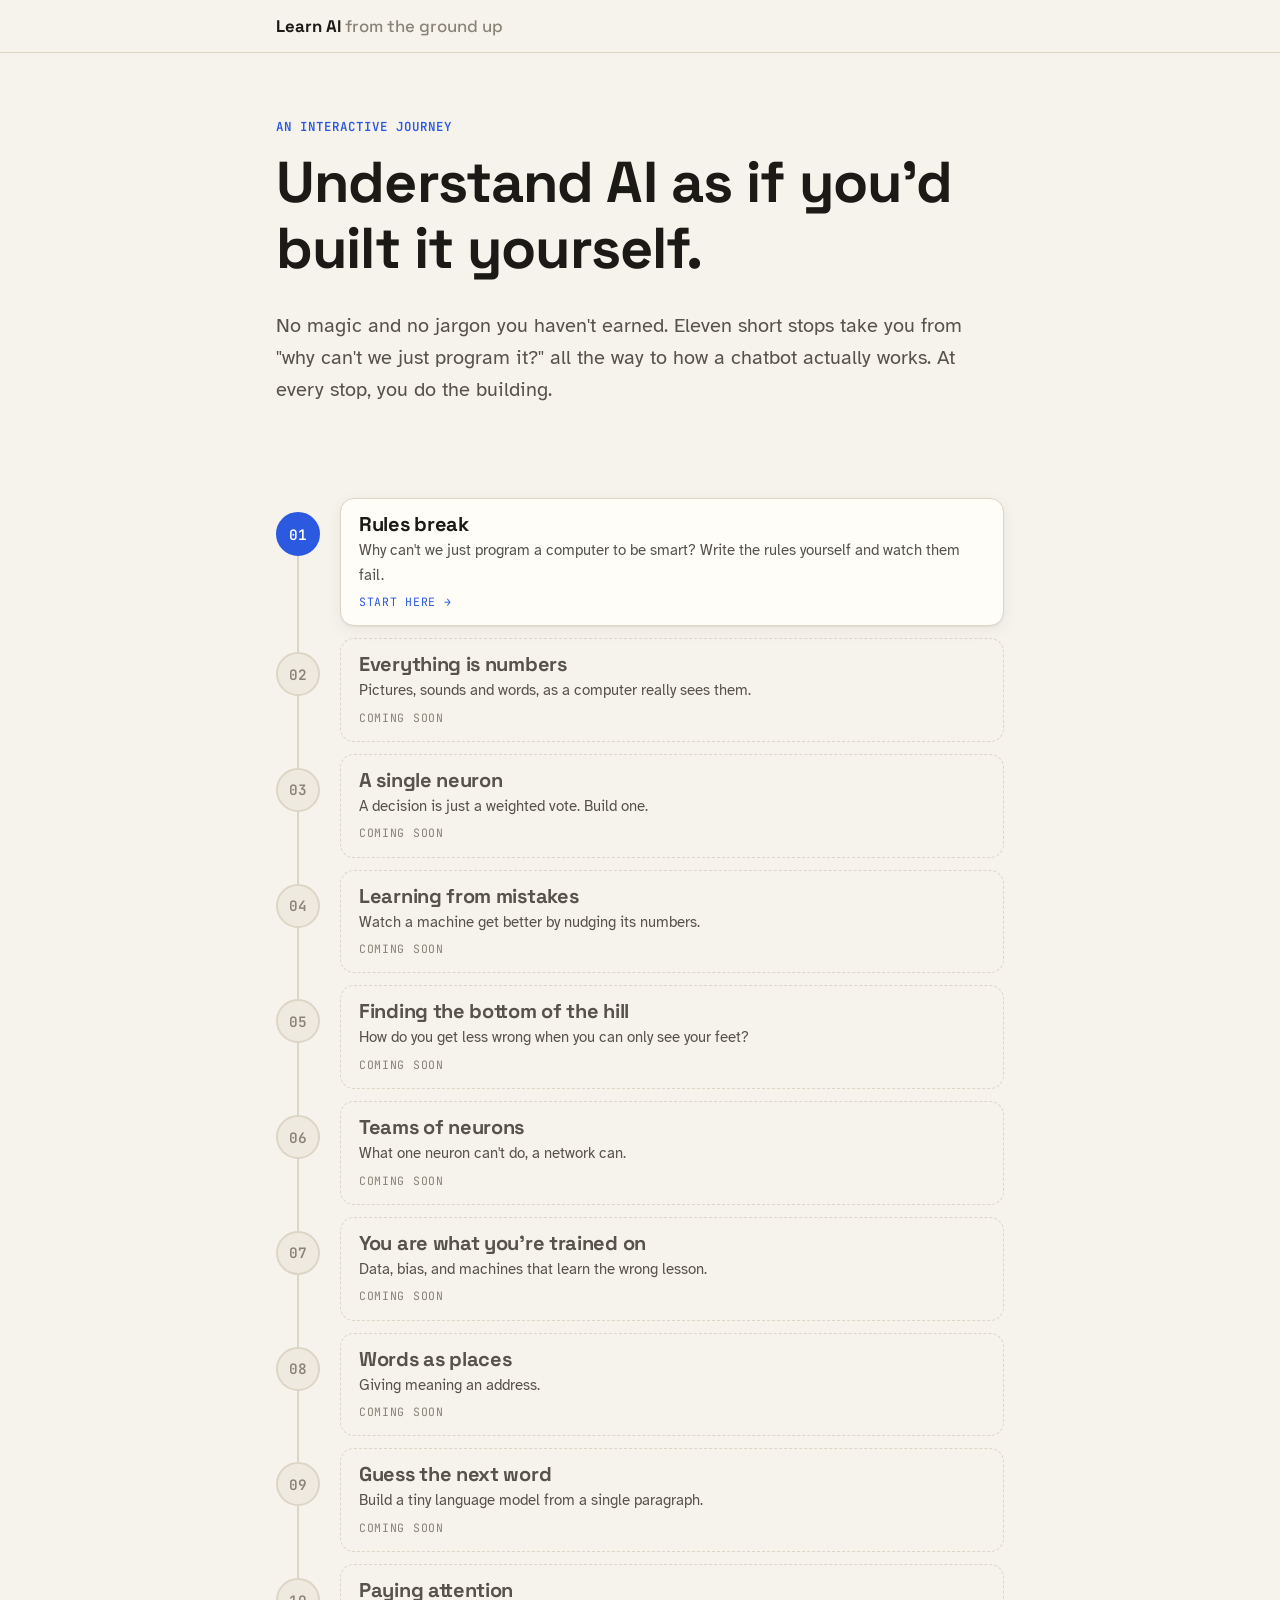
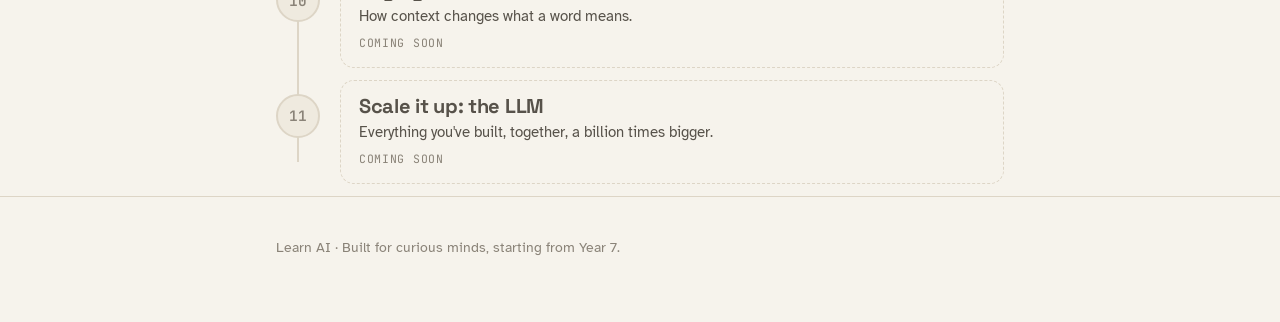
==== index.html @ be9ae443 "Add journey home page and Stop 1: Rules break Interactive first stop: sort scam messages by instinct" ====
<!doctype html>
<html lang="en">
<head>
<meta charset="utf-8">
<meta name="viewport" content="width=device-width, initial-scale=1">
<title>Learn AI · From the Ground Up</title>
<meta name="description" content="Understand AI as if you built it yourself. Eleven interactive stops, from why rules break to how a chatbot really works.">
<link rel="preconnect" href="https://fonts.googleapis.com">
<link rel="preconnect" href="https://fonts.gstatic.com" crossorigin>
<link href="https://fonts.googleapis.com/css2?family=Atkinson+Hyperlegible:ital,wght@0,400;0,700;1,400&family=JetBrains+Mono:wght@400;600&family=Space+Grotesk:wght@500;700&display=swap" rel="stylesheet">
<link rel="stylesheet" href="assets/css/base.css">
<style>
  .journey { list-style: none; padding: 0; margin: 32px 0 0; position: relative; }
  .journey::before {
    content: ""; position: absolute; left: 21px; top: 22px; bottom: 22px;
    width: 2px; background: var(--line);
  }
  .journey li { position: relative; padding-left: 64px; margin-bottom: 12px; }
  .journey .dot {
    position: absolute; left: 0; top: 14px; width: 44px; height: 44px; border-radius: 50%;
    display: grid; place-items: center; background: var(--surface-2); border: 2px solid var(--line);
    font-family: var(--font-mono); font-weight: 600; font-size: .9rem; color: var(--ink-3);
  }
  .journey .open .dot { background: var(--accent); border-color: var(--accent); color: var(--accent-ink); }
  .journey .done .dot { background: var(--good); border-color: var(--good); color: var(--surface); }
  .stop-card {
    display: block; padding: 14px 18px; border-radius: var(--radius);
    border: 1px solid var(--line); background: var(--surface); color: var(--ink); text-decoration: none;
  }
  a.stop-card { box-shadow: var(--shadow); transition: transform .15s ease, border-color .15s ease; }
  a.stop-card:hover { transform: translateY(-2px); border-color: var(--accent); }
  .stop-card h3 { margin: 0 0 2px; font-weight: 700; }
  .stop-card p { margin: 0; color: var(--ink-2); font-size: .95rem; }
  .stop-card .status { font-family: var(--font-mono); font-size: .72rem; text-transform: uppercase; letter-spacing: .06em; color: var(--ink-3); margin-top: 6px; }
  .open .stop-card .status { color: var(--accent); }
  .done .stop-card .status { color: var(--good); }
  .soon .stop-card { background: transparent; border-style: dashed; }
  .soon .stop-card h3 { color: var(--ink-2); }
</style>
</head>
<body>

<header class="site-bar">
  <div class="wrap bar-inner">
    <a href="index.html" class="brand">Learn AI <span>from the ground up</span></a>
  </div>
</header>

<main>
  <div class="hero wrap">
    <p class="eyebrow">An interactive journey</p>
    <h1>Understand AI as if you'd built it yourself.</h1>
    <p class="lede">No magic and no jargon you haven't earned. Eleven short stops take you from "why can't we just program it?" all the way to how a chatbot actually works. At every stop, you do the building.</p>
  </div>

  <div class="wrap">
    <ol class="journey" id="journey"></ol>
  </div>
</main>

<footer class="site-foot">
  <div class="wrap">Learn AI · Built for curious minds, starting from Year 7.</div>
</footer>

<script src="assets/js/site.js"></script>
<script>
  const STOPS = [
    { id: "01-rules-break", title: "Rules break", blurb: "Why can't we just program a computer to be smart? Write the rules yourself and watch them fail." },
    { title: "Everything is numbers", blurb: "Pictures, sounds and words, as a computer really sees them." },
    { title: "A single neuron", blurb: "A decision is just a weighted vote. Build one." },
    { title: "Learning from mistakes", blurb: "Watch a machine get better by nudging its numbers." },
    { title: "Finding the bottom of the hill", blurb: "How do you get less wrong when you can only see your feet?" },
    { title: "Teams of neurons", blurb: "What one neuron can't do, a network can." },
    { title: "You are what you're trained on", blurb: "Data, bias, and machines that learn the wrong lesson." },
    { title: "Words as places", blurb: "Giving meaning an address." },
    { title: "Guess the next word", blurb: "Build a tiny language model from a single paragraph." },
    { title: "Paying attention", blurb: "How context changes what a word means." },
    { title: "Scale it up: the LLM", blurb: "Everything you've built, together, a billion times bigger." },
  ];
  document.getElementById("journey").innerHTML = STOPS.map((s, i) => {
    const n = String(i + 1).padStart(2, "0");
    if (!s.id) {
      return `<li class="soon"><span class="dot">${n}</span><div class="stop-card"><h3>${s.title}</h3><p>${s.blurb}</p><div class="status">Coming soon</div></div></li>`;
    }
    const done = LearnAI.isComplete(s.id);
    return `<li class="${done ? "done" : "open"}"><span class="dot">${done ? "✓" : n}</span>
      <a class="stop-card" href="stops/${s.id}/index.html"><h3>${s.title}</h3><p>${s.blurb}</p>
      <div class="status">${done ? "Completed · revisit" : "Start here →"}</div></a></li>`;
  }).join("");
</script>
</body>
</html>
---- assets/css/base.css ----
/* Learn AI — shared design system
   Every stop uses these tokens so the visual language stays consistent
   across the journey (a neuron on stop 3 looks the same inside stop 6). */

:root {
  --paper: #f6f3ec;
  --surface: #fffdf8;
  --surface-2: #efeadf;
  --ink: #1c1a17;
  --ink-2: #57524a;
  --ink-3: #8a8378;
  --line: #ddd5c6;
  --accent: #2b59e0;
  --accent-ink: #ffffff;
  --accent-soft: #e3eafc;
  --good: #1d7f63;
  --good-soft: #dcefe7;
  --bad: #c9412b;
  --bad-soft: #f8e1dc;
  --warn: #a86f08;
  --warn-soft: #f6ead0;
  --shadow: 0 1px 2px rgba(40, 30, 10, .06), 0 4px 16px rgba(40, 30, 10, .06);
  --radius: 14px;
  --font-body: "Atkinson Hyperlegible", system-ui, -apple-system, "Segoe UI", sans-serif;
  --font-head: "Space Grotesk", system-ui, sans-serif;
  --font-mono: "JetBrains Mono", ui-monospace, Consolas, monospace;
  color-scheme: light;
}

@media (prefers-color-scheme: dark) {
  :root:not([data-theme="light"]) {
    --paper: #14130f;
    --surface: #1d1c17;
    --surface-2: #26241e;
    --ink: #f1ede4;
    --ink-2: #bdb6a8;
    --ink-3: #857e71;
    --line: #34312a;
    --accent: #7c9cff;
    --accent-ink: #0f1320;
    --accent-soft: #1f2a4a;
    --good: #4cc39c;
    --good-soft: #15342a;
    --bad: #f07a63;
    --bad-soft: #3c1f19;
    --warn: #e6b04a;
    --warn-soft: #3a2d12;
    --shadow: 0 1px 2px rgba(0, 0, 0, .3), 0 4px 16px rgba(0, 0, 0, .25);
    color-scheme: dark;
  }
}
:root[data-theme="dark"] {
  --paper: #14130f;
  --surface: #1d1c17;
  --surface-2: #26241e;
  --ink: #f1ede4;
  --ink-2: #bdb6a8;
  --ink-3: #857e71;
  --line: #34312a;
  --accent: #7c9cff;
  --accent-ink: #0f1320;
  --accent-soft: #1f2a4a;
  --good: #4cc39c;
  --good-soft: #15342a;
  --bad: #f07a63;
  --bad-soft: #3c1f19;
  --warn: #e6b04a;
  --warn-soft: #3a2d12;
  --shadow: 0 1px 2px rgba(0, 0, 0, .3), 0 4px 16px rgba(0, 0, 0, .25);
  color-scheme: dark;
}

*, *::before, *::after { box-sizing: border-box; }
html { -webkit-text-size-adjust: 100%; scroll-behavior: smooth; scroll-padding-top: 64px; }
@media (prefers-reduced-motion: reduce) {
  html { scroll-behavior: auto; }
  *, *::before, *::after { animation-duration: .01ms !important; transition-duration: .01ms !important; }
}

body {
  margin: 0;
  background: var(--paper);
  color: var(--ink);
  font: 18px/1.6 var(--font-body);
  overflow-x: hidden;
}

h1, h2, h3 { font-family: var(--font-head); line-height: 1.15; letter-spacing: -.015em; margin: 0 0 .5em; }
h1 { font-size: clamp(2.2rem, 7vw, 3.6rem); font-weight: 700; }
h2 { font-size: clamp(1.6rem, 4.5vw, 2.2rem); font-weight: 700; }
h3 { font-size: 1.25rem; font-weight: 500; }
p { margin: 0 0 1em; }
a { color: var(--accent); }
strong { font-weight: 700; }
code, .mono { font-family: var(--font-mono); font-size: .9em; }

.wrap { max-width: 760px; margin: 0 auto; padding: 0 16px; }

/* ---------- top bar ---------- */
.site-bar {
  position: sticky; top: 0; z-index: 20;
  background: color-mix(in srgb, var(--paper) 88%, transparent);
  backdrop-filter: blur(8px);
  -webkit-backdrop-filter: blur(8px);
  border-bottom: 1px solid var(--line);
}
.bar-inner { display: flex; align-items: center; justify-content: space-between; gap: 12px; height: 52px; }
.brand { font-family: var(--font-head); font-weight: 700; color: var(--ink); text-decoration: none; font-size: 1.05rem; white-space: nowrap; }
.brand span { font-weight: 500; color: var(--ink-3); }
@media (max-width: 480px) { .brand span { display: none; } }
.stop-count { font-family: var(--font-mono); font-size: .8rem; color: var(--ink-2); }
.progress { height: 3px; }
.progress-fill { height: 100%; width: 0; background: var(--accent); transition: width .6s ease; }

/* ---------- hero ---------- */
.hero { padding-top: 64px; padding-bottom: 40px; }
.hero .lede { font-size: 1.25rem; color: var(--ink-2); max-width: 36em; }
.meta { display: flex; flex-wrap: wrap; gap: 8px 16px; font-family: var(--font-mono); font-size: .8rem; color: var(--ink-3); margin-top: 20px; }

.eyebrow {
  font-family: var(--font-mono); font-size: .78rem; font-weight: 600;
  letter-spacing: .08em; text-transform: uppercase; color: var(--accent);
  margin: 0 0 12px;
}

/* ---------- sections ---------- */
.section { padding: 56px 0; border-top: 1px solid var(--line); }
.section[hidden] { display: none; }
.section.reveal { animation: rise .6s ease both; }
@keyframes rise { from { opacity: 0; transform: translateY(16px); } to { opacity: 1; transform: none; } }

.card {
  background: var(--surface);
  border: 1px solid var(--line);
  border-radius: var(--radius);
  padding: 20px;
  box-shadow: var(--shadow);
}

.callout {
  border-left: 4px solid var(--accent);
  background: var(--accent-soft);
  padding: 14px 18px;
  border-radius: 0 10px 10px 0;
  margin: 20px 0;
}
.callout p:last-child { margin: 0; }

/* ---------- buttons ---------- */
.btn {
  appearance: none;
  font: 700 1rem/1.2 var(--font-body);
  padding: 11px 18px;
  border-radius: 10px;
  border: 1px solid var(--line);
  background: var(--surface);
  color: var(--ink);
  cursor: pointer;
  transition: transform .12s ease, background .15s ease, border-color .15s ease;
  min-height: 44px;
}
.btn:hover { border-color: var(--ink-3); }
.btn:active { transform: translateY(1px); }
.btn:focus-visible, button:focus-visible, input:focus-visible, select:focus-visible, summary:focus-visible, a:focus-visible {
  outline: 3px solid var(--accent); outline-offset: 2px;
}
.btn.primary { background: var(--accent); border-color: var(--accent); color: var(--accent-ink); }
.btn.primary:hover { filter: brightness(1.07); }
.btn[disabled] { opacity: .45; cursor: not-allowed; }
.btn.continue { margin-top: 28px; }
.btn.continue::after { content: " \2193"; }

/* ---------- "go deeper" drawers ---------- */
details.deeper {
  margin: 24px 0;
  border: 1px dashed var(--ink-3);
  border-radius: var(--radius);
  background: var(--surface);
}
details.deeper summary {
  cursor: pointer;
  padding: 14px 18px;
  font-family: var(--font-head);
  font-weight: 500;
  list-style: none;
  display: flex; align-items: center; gap: 10px;
}
details.deeper summary::-webkit-details-marker { display: none; }
details.deeper summary::before {
  content: "+"; font-family: var(--font-mono); font-weight: 600;
  width: 24px; height: 24px; display: inline-grid; place-items: center;
  border-radius: 6px; background: var(--surface-2); color: var(--accent);
  flex: none;
}
details.deeper[open] summary::before { content: "\2212"; }
details.deeper .tag-deeper { font-family: var(--font-mono); font-size: .7rem; color: var(--ink-3); margin-left: auto; text-transform: uppercase; letter-spacing: .06em; white-space: nowrap; }
details.deeper .deeper-body { padding: 0 18px 16px 52px; color: var(--ink-2); }
@media (max-width: 520px) { details.deeper .deeper-body { padding-left: 18px; } }

/* ---------- summary + next ---------- */
.takeaways { list-style: none; padding: 0; margin: 0; display: grid; gap: 14px; counter-reset: take; }
.takeaways li { display: grid; grid-template-columns: 32px 1fr; gap: 12px; align-items: start; }
.takeaways li::before {
  counter-increment: take; content: counter(take);
  width: 32px; height: 32px; border-radius: 50%;
  display: grid; place-items: center;
  background: var(--ink); color: var(--paper);
  font-family: var(--font-mono); font-weight: 600; font-size: .85rem;
}

.next-stop {
  display: flex; align-items: center; justify-content: space-between; gap: 16px;
  margin-top: 32px; padding: 20px; border-radius: var(--radius);
  background: var(--ink); color: var(--paper); text-decoration: none;
}
.next-stop small { display: block; font-family: var(--font-mono); font-size: .75rem; opacity: .7; text-transform: uppercase; letter-spacing: .08em; }
.next-stop strong { font-family: var(--font-head); font-size: 1.3rem; }
.next-stop .soon { font-family: var(--font-mono); font-size: .75rem; opacity: .7; white-space: nowrap; }

.site-foot { padding: 40px 0 64px; color: var(--ink-3); font-size: .85rem; border-top: 1px solid var(--line); }

.sr-only { position: absolute; width: 1px; height: 1px; padding: 0; margin: -1px; overflow: hidden; clip: rect(0 0 0 0); border: 0; }
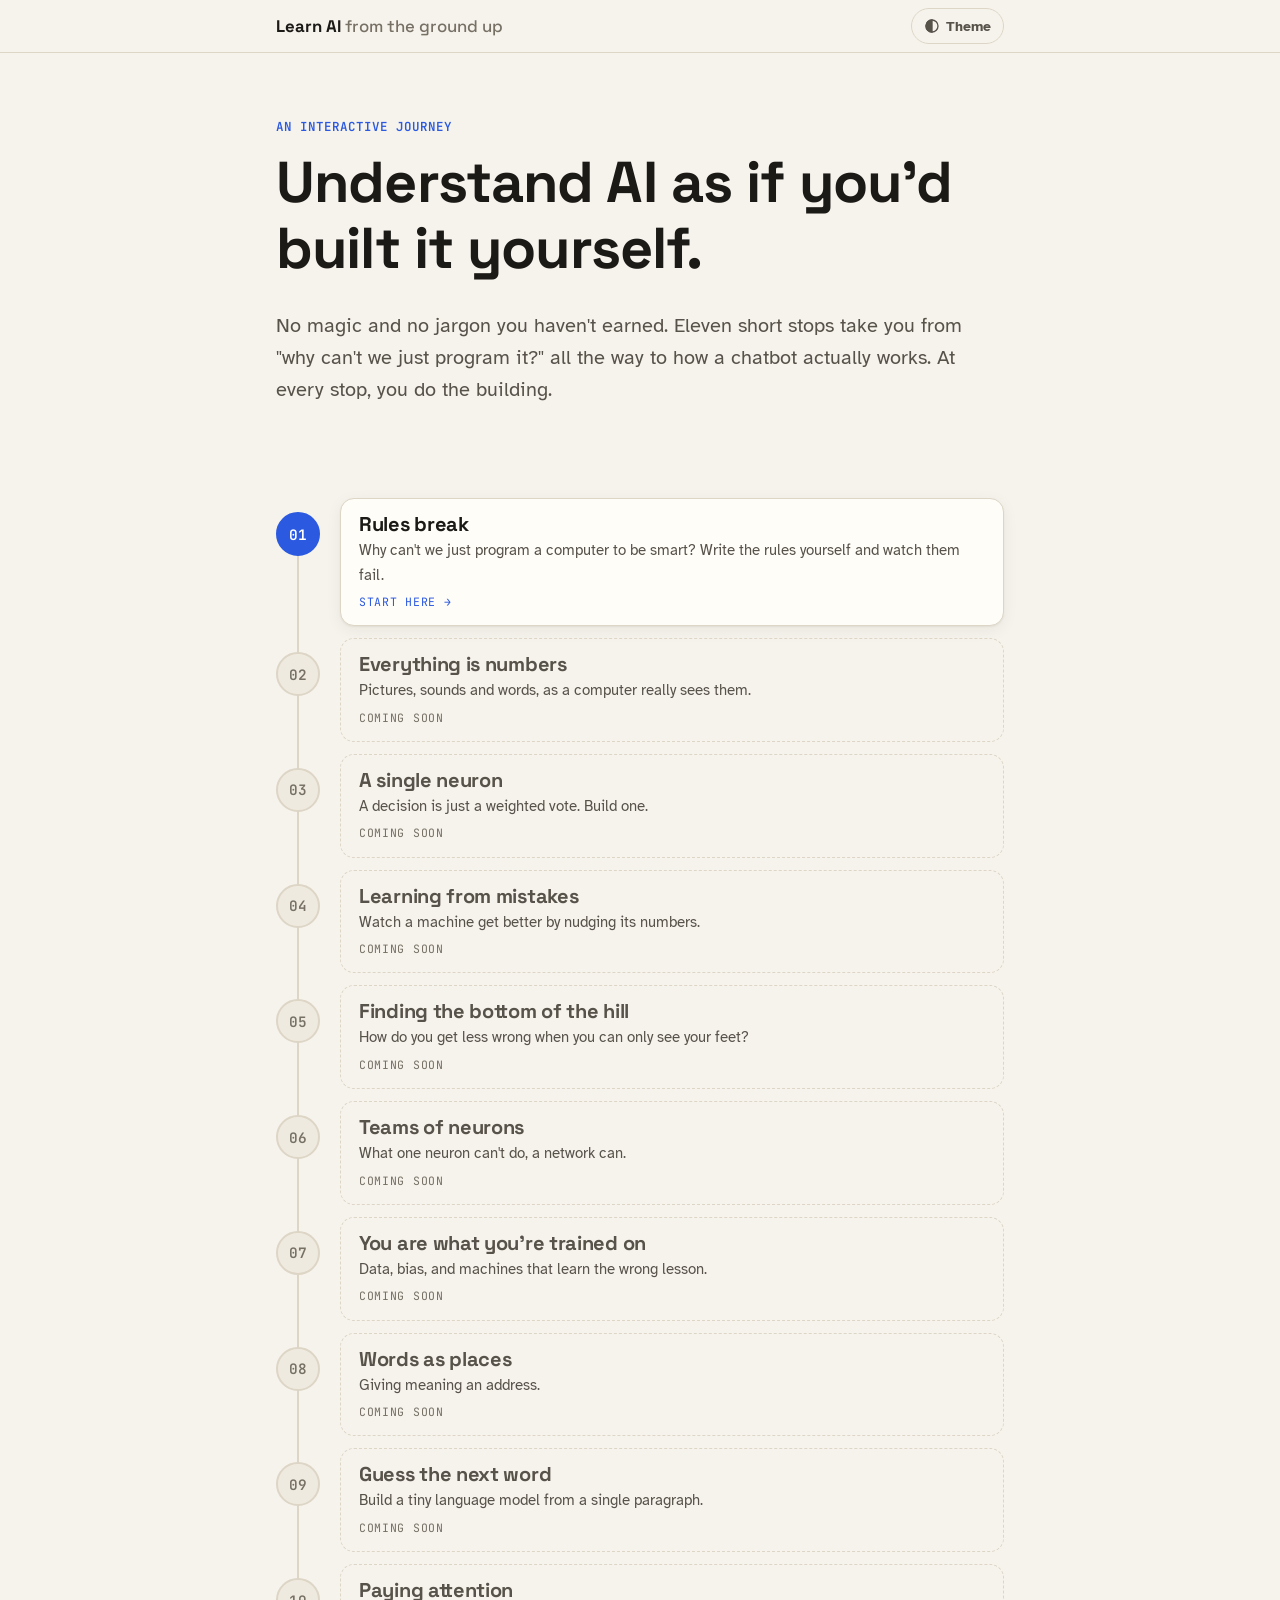
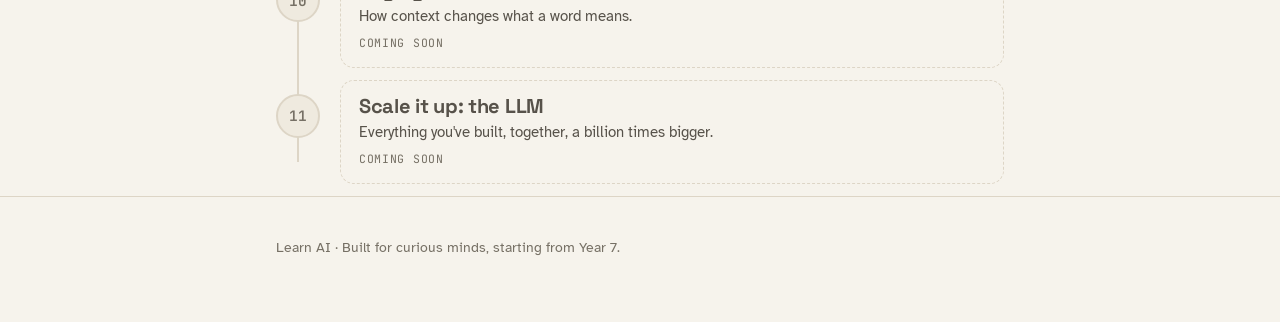
==== commit a8634013: "Stop 1: accurate animal drawings; add theme picker Replace emoji in the cat-rule game with drawn SVG" ====
--- a/index.html
+++ b/index.html
@@ -3,6 +3,7 @@
 <head>
 <meta charset="utf-8">
 <meta name="viewport" content="width=device-width, initial-scale=1">
+<script>try{var t=localStorage.getItem("learnai.theme");if(t&&t!=="auto")document.documentElement.dataset.theme=t}catch(e){}</script>
 <title>Learn AI · From the Ground Up</title>
 <meta name="description" content="Understand AI as if you built it yourself. Eleven interactive stops, from why rules break to how a chatbot really works.">
 <link rel="preconnect" href="https://fonts.googleapis.com">
--- a/assets/css/base.css
+++ b/assets/css/base.css
@@ -1,41 +1,58 @@
 /* Learn AI — shared design system
    Every stop uses these tokens so the visual language stays consistent
-   across the journey (a neuron on stop 3 looks the same inside stop 6). */
-
-:root {
+   across the journey (a neuron on stop 3 looks the same inside stop 6).
+
+   Themes: set by site.js as <html data-theme="...">.
+   No data-theme = "Match my device": Paper in light mode, Night in dark mode. */
+
+/* ---------- Paper (default light) ---------- */
+:root, :root[data-theme="paper"] {
   --paper: #f6f3ec;
   --surface: #fffdf8;
   --surface-2: #efeadf;
   --ink: #1c1a17;
   --ink-2: #57524a;
-  --ink-3: #8a8378;
+  --ink-3: #767065;
   --line: #ddd5c6;
   --accent: #2b59e0;
   --accent-ink: #ffffff;
   --accent-soft: #e3eafc;
   --good: #1d7f63;
   --good-soft: #dcefe7;
-  --bad: #c9412b;
+  --bad: #c43d27;
   --bad-soft: #f8e1dc;
-  --warn: #a86f08;
-  --warn-soft: #f6ead0;
   --shadow: 0 1px 2px rgba(40, 30, 10, .06), 0 4px 16px rgba(40, 30, 10, .06);
-  --radius: 14px;
-  --font-body: "Atkinson Hyperlegible", system-ui, -apple-system, "Segoe UI", sans-serif;
-  --font-head: "Space Grotesk", system-ui, sans-serif;
-  --font-mono: "JetBrains Mono", ui-monospace, Consolas, monospace;
   color-scheme: light;
 }
 
+/* ---------- Night (dark) ---------- */
+:root[data-theme="night"] {
+  --paper: #14130f;
+  --surface: #1d1c17;
+  --surface-2: #2a2821;
+  --ink: #f1ede4;
+  --ink-2: #bdb6a8;
+  --ink-3: #958d7f;
+  --line: #38352d;
+  --accent: #7c9cff;
+  --accent-ink: #0f1320;
+  --accent-soft: #1f2a4a;
+  --good: #4cc39c;
+  --good-soft: #15342a;
+  --bad: #f07a63;
+  --bad-soft: #3c1f19;
+  --shadow: 0 1px 2px rgba(0, 0, 0, .3), 0 4px 16px rgba(0, 0, 0, .25);
+  color-scheme: dark;
+}
 @media (prefers-color-scheme: dark) {
-  :root:not([data-theme="light"]) {
+  :root:not([data-theme]) {
     --paper: #14130f;
     --surface: #1d1c17;
-    --surface-2: #26241e;
+    --surface-2: #2a2821;
     --ink: #f1ede4;
     --ink-2: #bdb6a8;
-    --ink-3: #857e71;
-    --line: #34312a;
+    --ink-3: #958d7f;
+    --line: #38352d;
     --accent: #7c9cff;
     --accent-ink: #0f1320;
     --accent-soft: #1f2a4a;
@@ -43,31 +60,56 @@
     --good-soft: #15342a;
     --bad: #f07a63;
     --bad-soft: #3c1f19;
-    --warn: #e6b04a;
-    --warn-soft: #3a2d12;
     --shadow: 0 1px 2px rgba(0, 0, 0, .3), 0 4px 16px rgba(0, 0, 0, .25);
     color-scheme: dark;
   }
 }
-:root[data-theme="dark"] {
-  --paper: #14130f;
-  --surface: #1d1c17;
-  --surface-2: #26241e;
-  --ink: #f1ede4;
-  --ink-2: #bdb6a8;
-  --ink-3: #857e71;
-  --line: #34312a;
-  --accent: #7c9cff;
-  --accent-ink: #0f1320;
-  --accent-soft: #1f2a4a;
-  --good: #4cc39c;
-  --good-soft: #15342a;
-  --bad: #f07a63;
-  --bad-soft: #3c1f19;
-  --warn: #e6b04a;
-  --warn-soft: #3a2d12;
-  --shadow: 0 1px 2px rgba(0, 0, 0, .3), 0 4px 16px rgba(0, 0, 0, .25);
+
+/* ---------- Snow (clean white) ---------- */
+:root[data-theme="snow"] {
+  --paper: #ffffff;
+  --surface: #ffffff;
+  --surface-2: #f0f2f5;
+  --ink: #111827;
+  --ink-2: #4b5563;
+  --ink-3: #6b7280;
+  --line: #e1e4ea;
+  --accent: #2458d6;
+  --accent-ink: #ffffff;
+  --accent-soft: #e7eefc;
+  --good: #137a5a;
+  --good-soft: #def3ea;
+  --bad: #c0392b;
+  --bad-soft: #fbe6e3;
+  --shadow: 0 1px 2px rgba(15, 23, 42, .06), 0 4px 16px rgba(15, 23, 42, .07);
+  color-scheme: light;
+}
+
+/* ---------- High contrast ---------- */
+:root[data-theme="contrast"] {
+  --paper: #000000;
+  --surface: #0b0b0b;
+  --surface-2: #222222;
+  --ink: #ffffff;
+  --ink-2: #f2f2f2;
+  --ink-3: #d0d0d0;
+  --line: #9a9a9a;
+  --accent: #ffd400;
+  --accent-ink: #000000;
+  --accent-soft: #2e2700;
+  --good: #3dff9a;
+  --good-soft: #00301a;
+  --bad: #ff7070;
+  --bad-soft: #360808;
+  --shadow: none;
   color-scheme: dark;
+}
+
+:root {
+  --radius: 14px;
+  --font-body: "Atkinson Hyperlegible", system-ui, -apple-system, "Segoe UI", sans-serif;
+  --font-head: "Space Grotesk", system-ui, sans-serif;
+  --font-mono: "JetBrains Mono", ui-monospace, Consolas, monospace;
 }
 
 *, *::before, *::after { box-sizing: border-box; }
@@ -104,13 +146,44 @@
   -webkit-backdrop-filter: blur(8px);
   border-bottom: 1px solid var(--line);
 }
-.bar-inner { display: flex; align-items: center; justify-content: space-between; gap: 12px; height: 52px; }
-.brand { font-family: var(--font-head); font-weight: 700; color: var(--ink); text-decoration: none; font-size: 1.05rem; white-space: nowrap; }
+.bar-inner { display: flex; align-items: center; gap: 12px; height: 52px; }
+.brand { font-family: var(--font-head); font-weight: 700; color: var(--ink); text-decoration: none; font-size: 1.05rem; white-space: nowrap; margin-right: auto; }
 .brand span { font-weight: 500; color: var(--ink-3); }
 @media (max-width: 480px) { .brand span { display: none; } }
 .stop-count { font-family: var(--font-mono); font-size: .8rem; color: var(--ink-2); }
 .progress { height: 3px; }
 .progress-fill { height: 100%; width: 0; background: var(--accent); transition: width .6s ease; }
+
+/* ---------- theme picker ---------- */
+.theme-picker { position: relative; }
+.theme-btn {
+  display: inline-flex; align-items: center; gap: 6px;
+  font: 700 .85rem var(--font-body); color: var(--ink-2);
+  background: none; border: 1px solid var(--line); border-radius: 999px;
+  padding: 6px 12px; min-height: 36px; cursor: pointer;
+}
+.theme-btn:hover { color: var(--ink); border-color: var(--ink-3); }
+.theme-btn svg { width: 16px; height: 16px; }
+@media (max-width: 400px) { .theme-btn .label { display: none; } }
+.theme-menu {
+  position: absolute; right: 0; top: calc(100% + 8px); z-index: 30;
+  min-width: 220px; padding: 6px;
+  background: var(--surface); border: 1px solid var(--line); border-radius: 12px;
+  box-shadow: 0 8px 30px rgba(0, 0, 0, .18);
+}
+.theme-menu[hidden] { display: none; }
+.theme-option {
+  display: flex; align-items: center; gap: 10px; width: 100%;
+  font: 1rem var(--font-body); color: var(--ink); text-align: left;
+  background: none; border: 0; border-radius: 8px; padding: 9px 10px; cursor: pointer;
+}
+.theme-option:hover { background: var(--surface-2); }
+.theme-option[aria-checked="true"] { font-weight: 700; }
+.theme-option[aria-checked="true"]::after { content: "\2713"; margin-left: auto; color: var(--accent); }
+.swatch {
+  width: 22px; height: 22px; border-radius: 50%; flex: none;
+  border: 1px solid rgba(128, 128, 128, .5);
+}
 
 /* ---------- hero ---------- */
 .hero { padding-top: 64px; padding-bottom: 40px; }
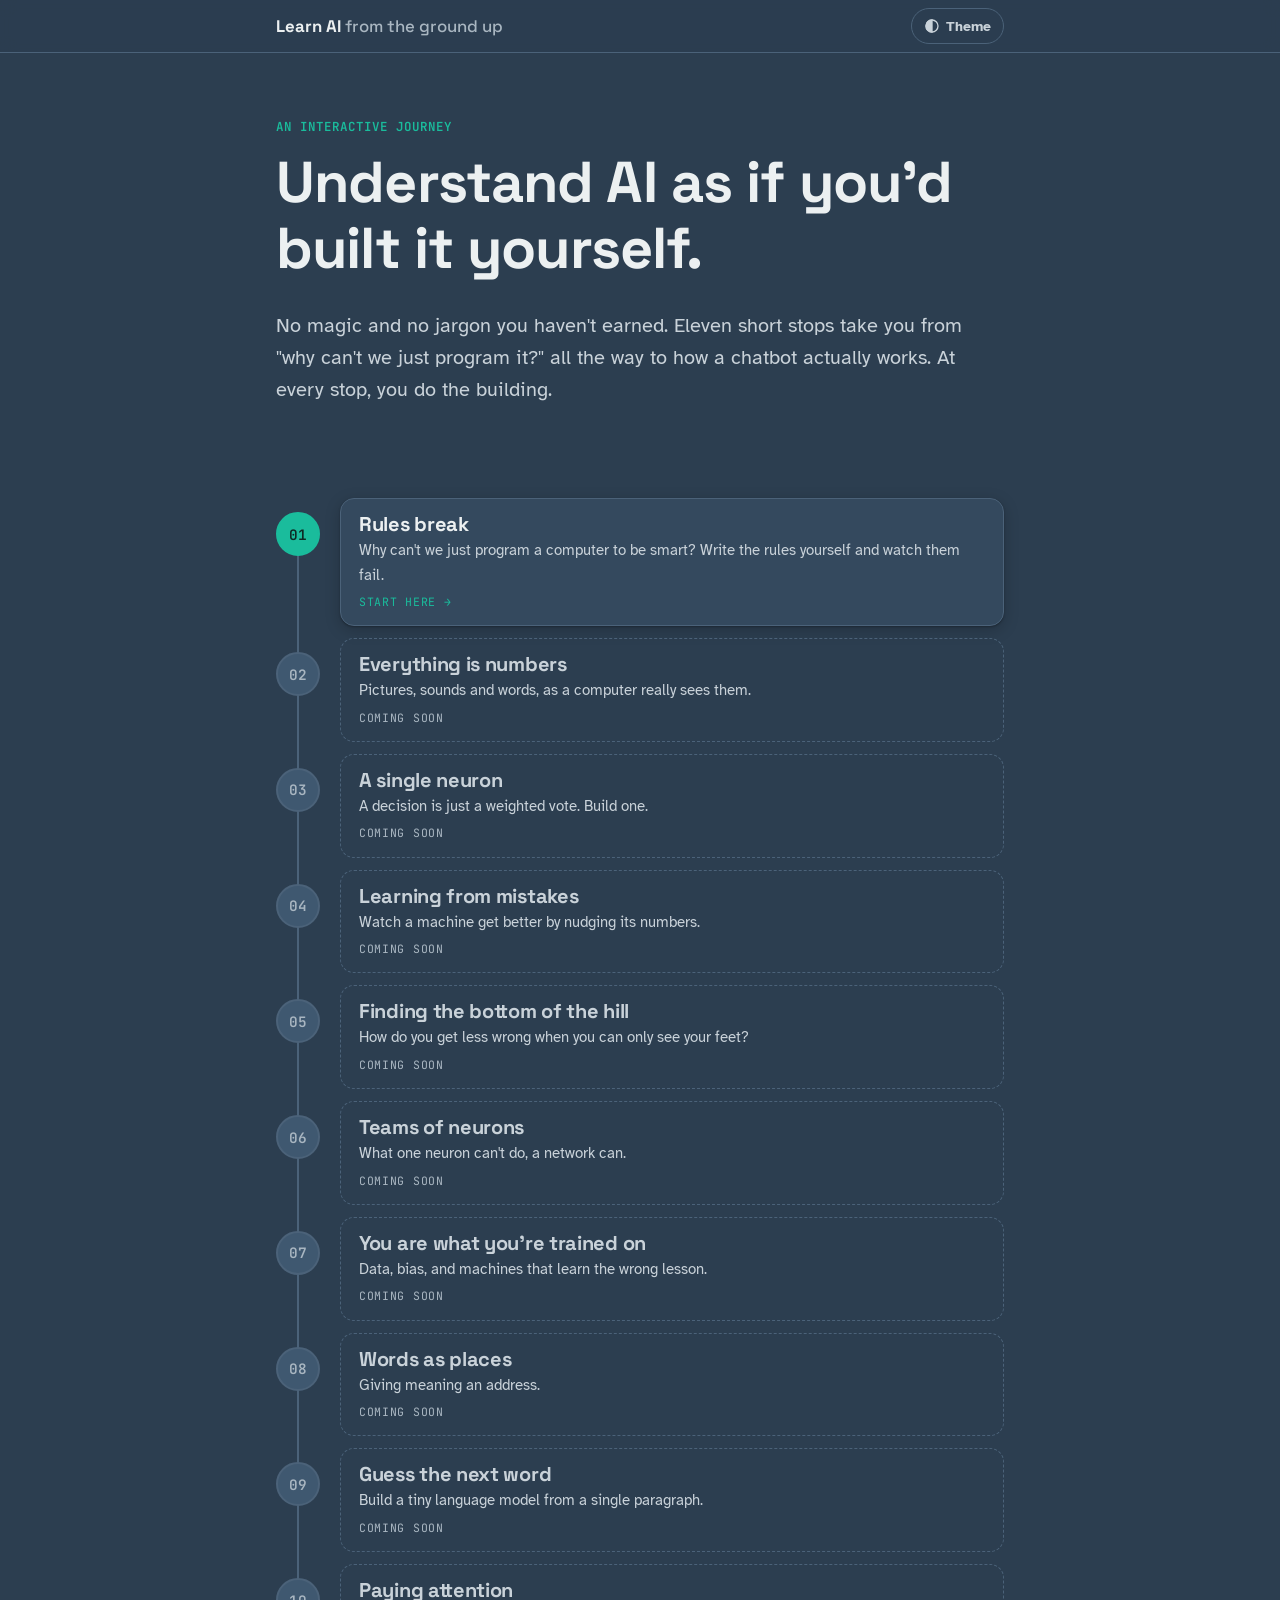
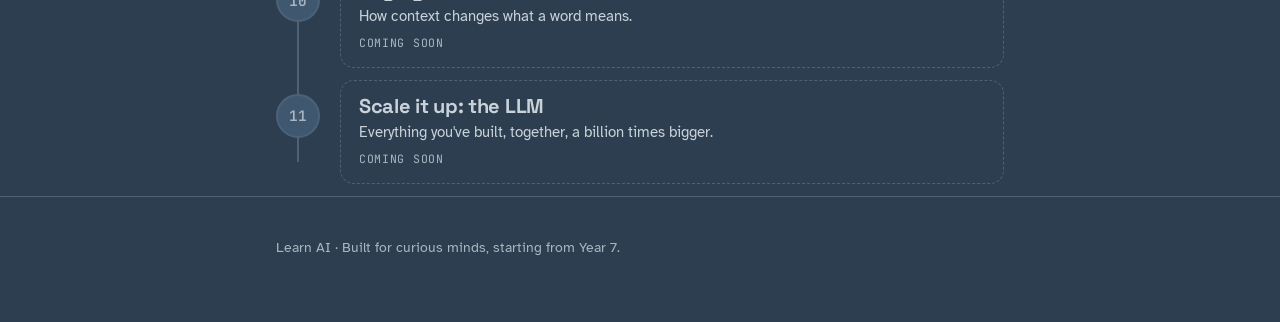
==== commit 097b5a34: "Make Slate the default theme Co-Authored-By: Claude Opus 5.5 <noreply@anthropic.com>" ====
--- a/index.html
+++ b/index.html
@@ -3,7 +3,7 @@
 <head>
 <meta charset="utf-8">
 <meta name="viewport" content="width=device-width, initial-scale=1">
-<script>try{var t=localStorage.getItem("learnai.theme");if(t&&t!=="auto")document.documentElement.dataset.theme=t}catch(e){}</script>
+<script>try{var t=localStorage.getItem("learnai.theme")||"slate";if(t!=="auto")document.documentElement.dataset.theme=t}catch(e){}</script>
 <title>Learn AI · From the Ground Up</title>
 <meta name="description" content="Understand AI as if you built it yourself. Eleven interactive stops, from why rules break to how a chatbot really works.">
 <link rel="preconnect" href="https://fonts.googleapis.com">
--- a/assets/css/base.css
+++ b/assets/css/base.css
@@ -105,6 +105,66 @@
   color-scheme: dark;
 }
 
+/* ---------- Coral (dark navy + coral) ---------- */
+:root[data-theme="coral"] {
+  --paper: #1a1a2e;
+  --surface: #16213e;
+  --surface-2: #0f3460;
+  --ink: #f9f9f9;
+  --ink-2: #c9cfe3;
+  --ink-3: #939cbb;
+  --line: #2b3a60;
+  --accent: #e94560;
+  --accent-ink: #1a1a2e;
+  --accent-soft: #3a1f3a;
+  --good: #4fd1a5;
+  --good-soft: #123a3c;
+  --bad: #f5b942;   /* amber, so mistakes don't blur into the coral accent */
+  --bad-soft: #3a2f1a;
+  --shadow: 0 1px 2px rgba(0, 0, 0, .35), 0 4px 16px rgba(0, 0, 0, .3);
+  color-scheme: dark;
+}
+
+/* ---------- Slate (dark slate + teal) ---------- */
+:root[data-theme="slate"] {
+  --paper: #2c3e50;
+  --surface: #34495e;
+  --surface-2: #3f5870;
+  --ink: #ecf0f1;
+  --ink-2: #c9d2d9;
+  --ink-3: #a9b6c1;
+  --line: #4b6279;
+  --accent: #1abc9c;
+  --accent-ink: #0e2a24;
+  --accent-soft: #24544f;
+  --good: #8ee6b0;
+  --good-soft: #2d5548;
+  --bad: #ff8f80;
+  --bad-soft: #4c3a48;
+  --shadow: 0 1px 2px rgba(0, 0, 0, .25), 0 4px 16px rgba(0, 0, 0, .2);
+  color-scheme: dark;
+}
+
+/* ---------- Violet (light + purple) ---------- */
+:root[data-theme="violet"] {
+  --paper: #f5f5f5;
+  --surface: #ffffff;
+  --surface-2: #eee6f5;
+  --ink: #221133;
+  --ink-2: #5a2475;
+  --ink-3: #7d6a8f;
+  --line: #e0d4ea;
+  --accent: #8a2be2;
+  --accent-ink: #ffffff;
+  --accent-soft: #f4e4f4;
+  --good: #1d7f63;
+  --good-soft: #dcefe7;
+  --bad: #c43d27;
+  --bad-soft: #f9e2de;
+  --shadow: 0 1px 2px rgba(75, 0, 130, .06), 0 4px 16px rgba(75, 0, 130, .08);
+  color-scheme: light;
+}
+
 :root {
   --radius: 14px;
   --font-body: "Atkinson Hyperlegible", system-ui, -apple-system, "Segoe UI", sans-serif;
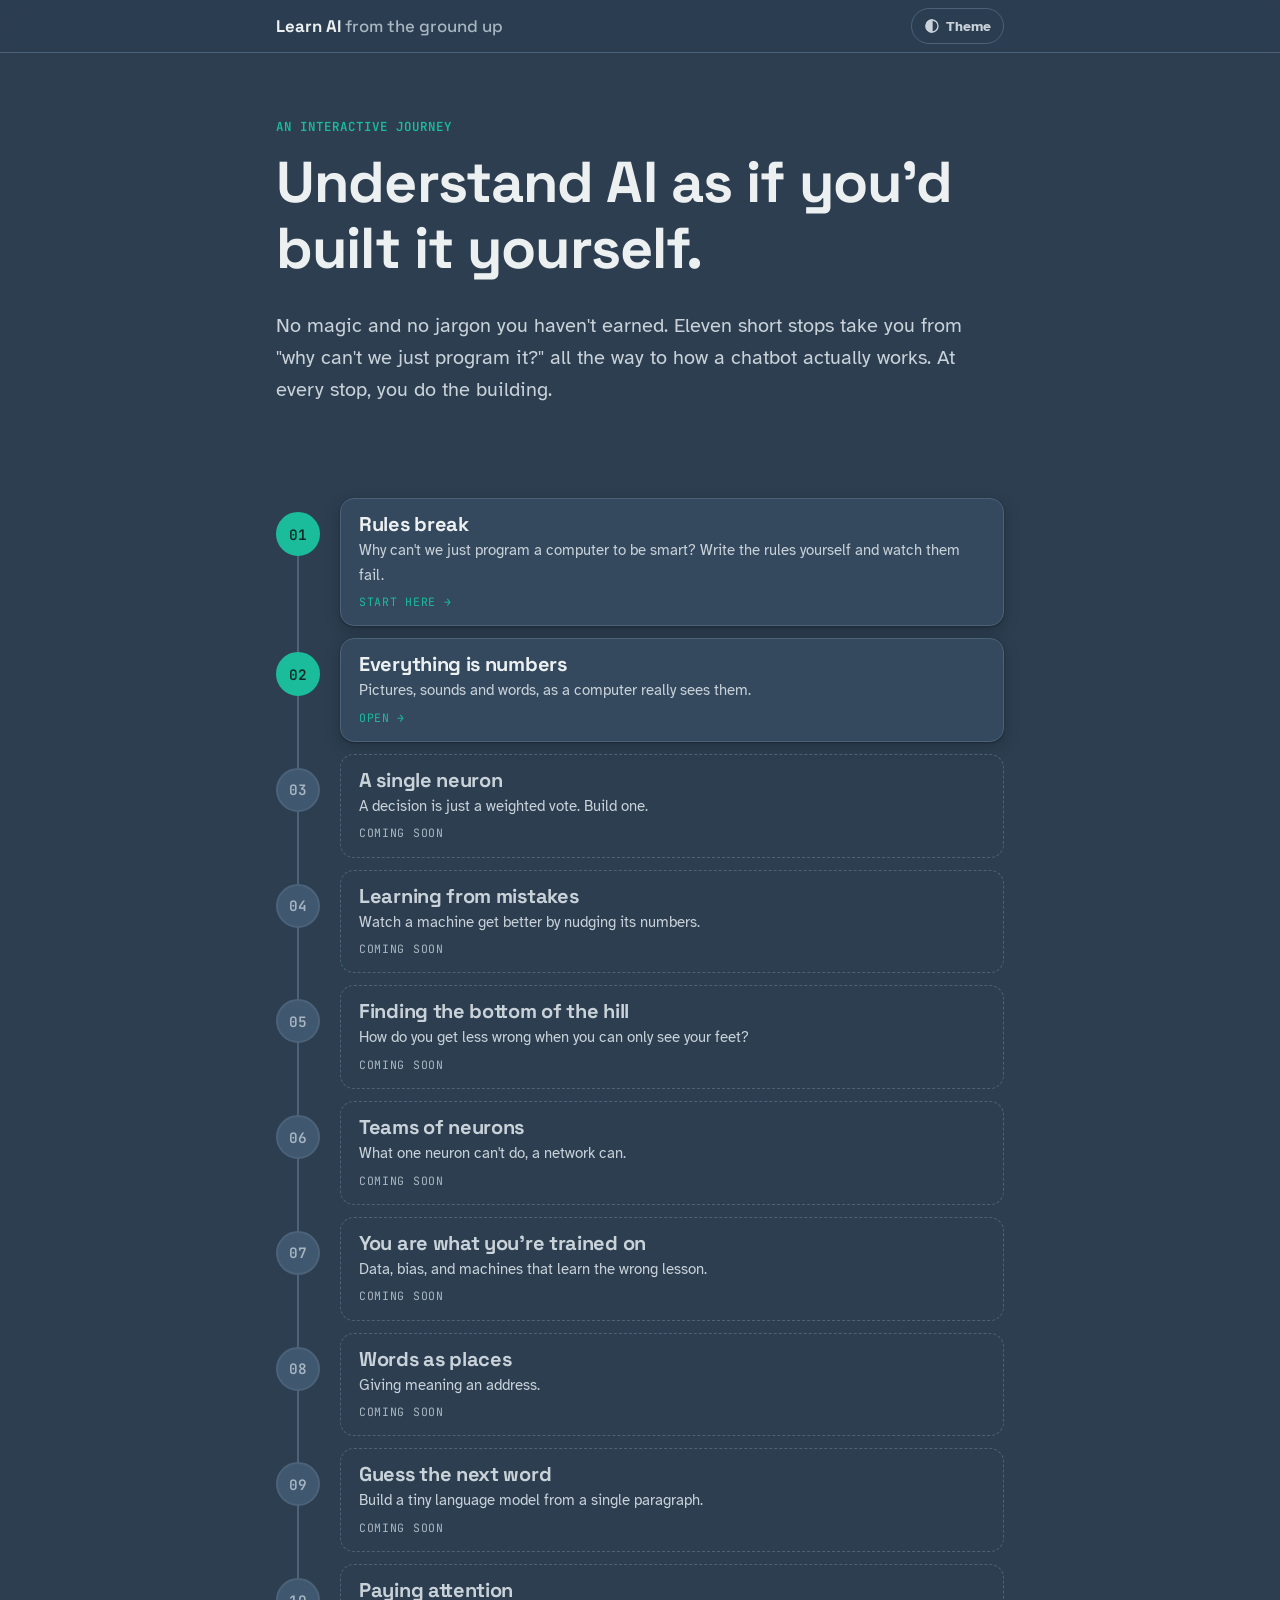
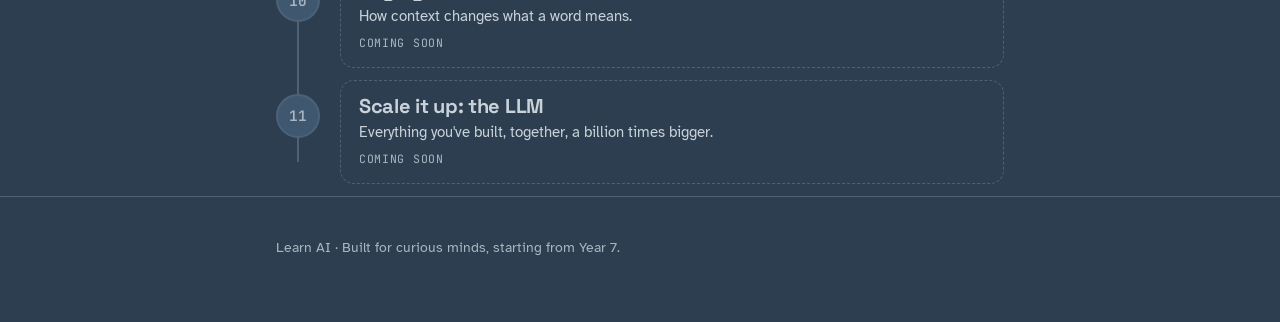
==== commit 7ba80d22: "Add Stop 2: Everything is numbers Five interactive parts: paint pixels and watch the numbers change," ====
--- a/index.html
+++ b/index.html
@@ -67,7 +67,7 @@
 <script>
   const STOPS = [
     { id: "01-rules-break", title: "Rules break", blurb: "Why can't we just program a computer to be smart? Write the rules yourself and watch them fail." },
-    { title: "Everything is numbers", blurb: "Pictures, sounds and words, as a computer really sees them." },
+    { id: "02-everything-is-numbers", title: "Everything is numbers", blurb: "Pictures, sounds and words, as a computer really sees them." },
     { title: "A single neuron", blurb: "A decision is just a weighted vote. Build one." },
     { title: "Learning from mistakes", blurb: "Watch a machine get better by nudging its numbers." },
     { title: "Finding the bottom of the hill", blurb: "How do you get less wrong when you can only see your feet?" },
@@ -78,15 +78,18 @@
     { title: "Paying attention", blurb: "How context changes what a word means." },
     { title: "Scale it up: the LLM", blurb: "Everything you've built, together, a billion times bigger." },
   ];
+  // The first unfinished stop is where the learner should go next.
+  const nextId = (STOPS.find((s) => s.id && !LearnAI.isComplete(s.id)) || {}).id;
   document.getElementById("journey").innerHTML = STOPS.map((s, i) => {
     const n = String(i + 1).padStart(2, "0");
     if (!s.id) {
       return `<li class="soon"><span class="dot">${n}</span><div class="stop-card"><h3>${s.title}</h3><p>${s.blurb}</p><div class="status">Coming soon</div></div></li>`;
     }
     const done = LearnAI.isComplete(s.id);
+    const status = done ? "Completed · revisit" : s.id === nextId ? "Start here →" : "Open →";
     return `<li class="${done ? "done" : "open"}"><span class="dot">${done ? "✓" : n}</span>
       <a class="stop-card" href="stops/${s.id}/index.html"><h3>${s.title}</h3><p>${s.blurb}</p>
-      <div class="status">${done ? "Completed · revisit" : "Start here →"}</div></a></li>`;
+      <div class="status">${status}</div></a></li>`;
   }).join("");
 </script>
 </body>
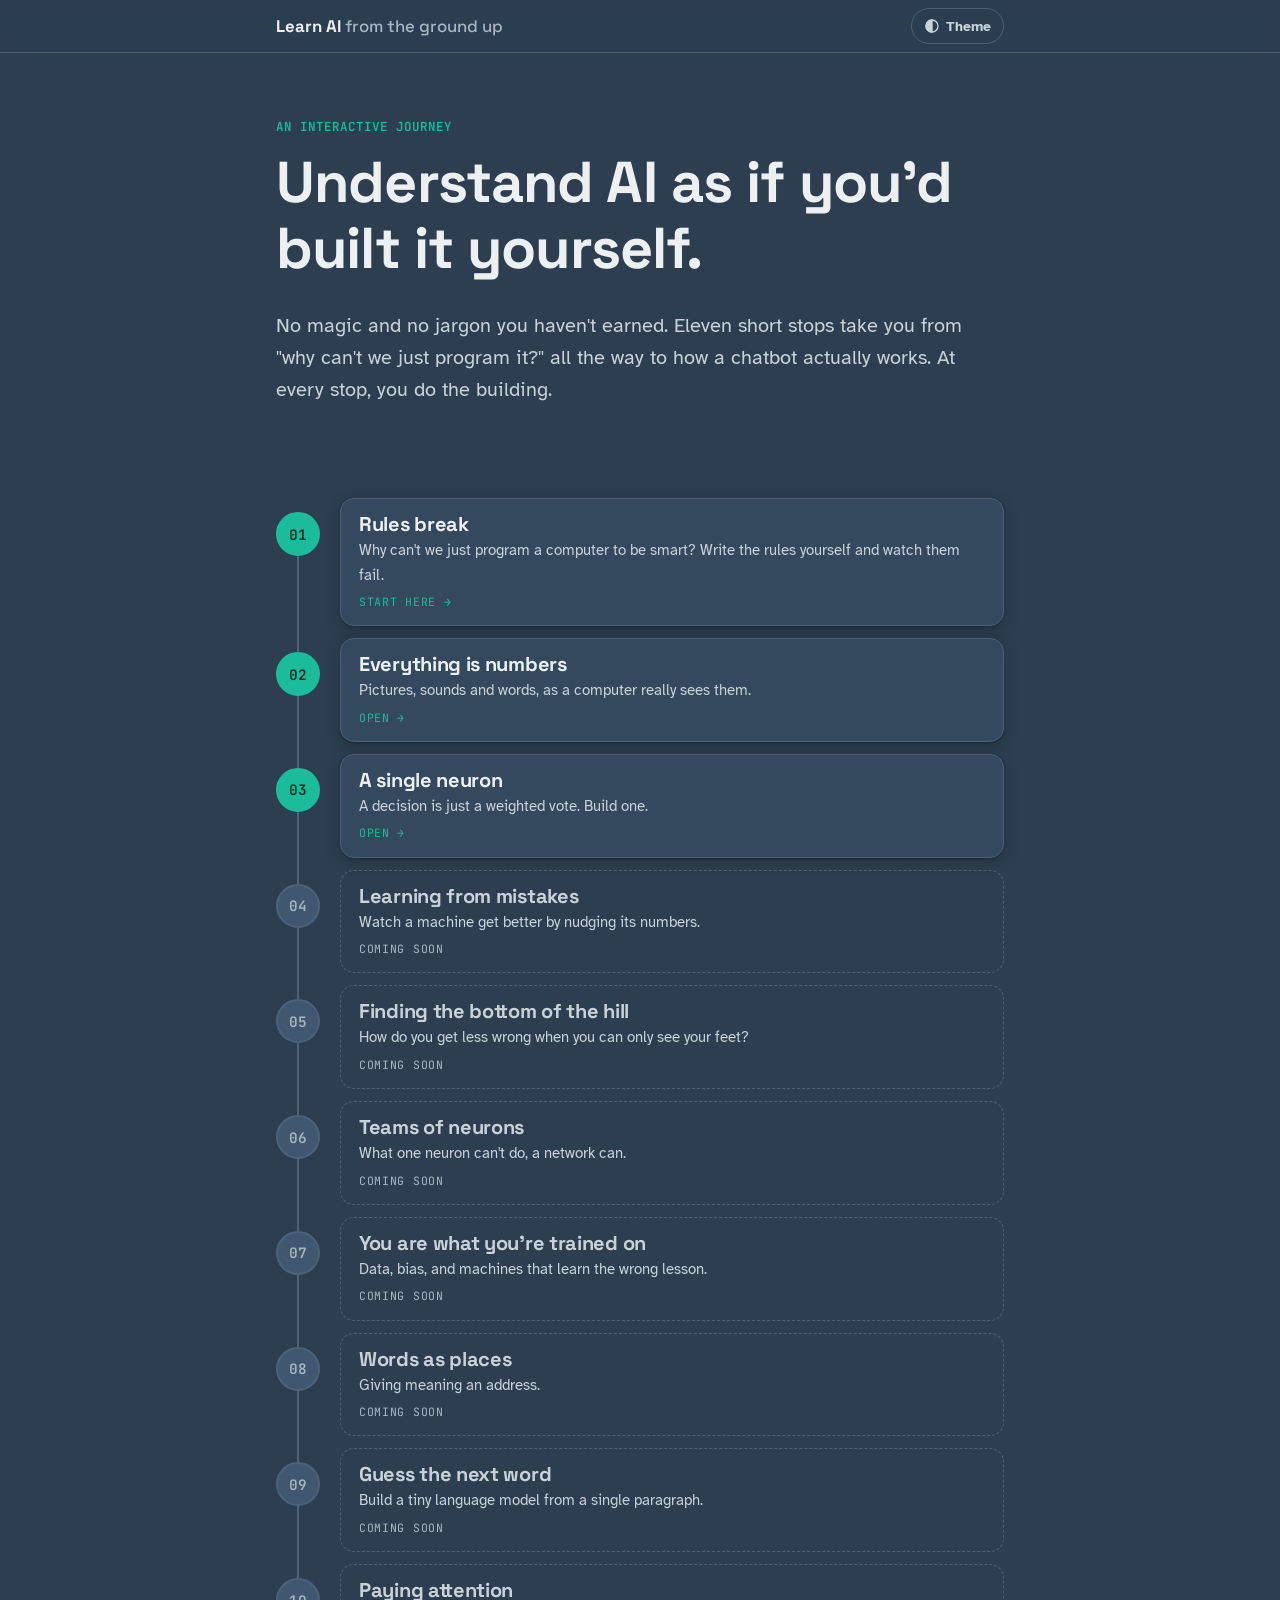
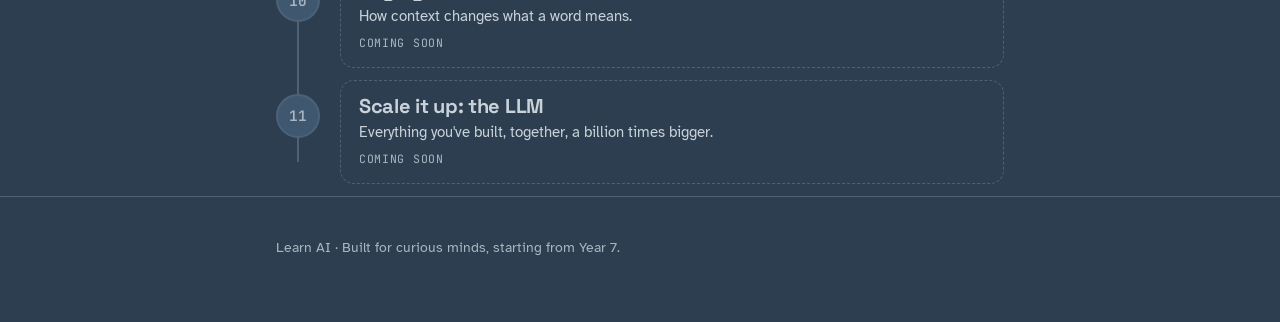
==== commit df4284ff: "Add Stop 3: A single neuron Build an artificial neuron step by step: weigh inputs (multiply and add)" ====
--- a/index.html
+++ b/index.html
@@ -68,7 +68,7 @@
   const STOPS = [
     { id: "01-rules-break", title: "Rules break", blurb: "Why can't we just program a computer to be smart? Write the rules yourself and watch them fail." },
     { id: "02-everything-is-numbers", title: "Everything is numbers", blurb: "Pictures, sounds and words, as a computer really sees them." },
-    { title: "A single neuron", blurb: "A decision is just a weighted vote. Build one." },
+    { id: "03-a-single-neuron", title: "A single neuron", blurb: "A decision is just a weighted vote. Build one." },
     { title: "Learning from mistakes", blurb: "Watch a machine get better by nudging its numbers." },
     { title: "Finding the bottom of the hill", blurb: "How do you get less wrong when you can only see your feet?" },
     { title: "Teams of neurons", blurb: "What one neuron can't do, a network can." },
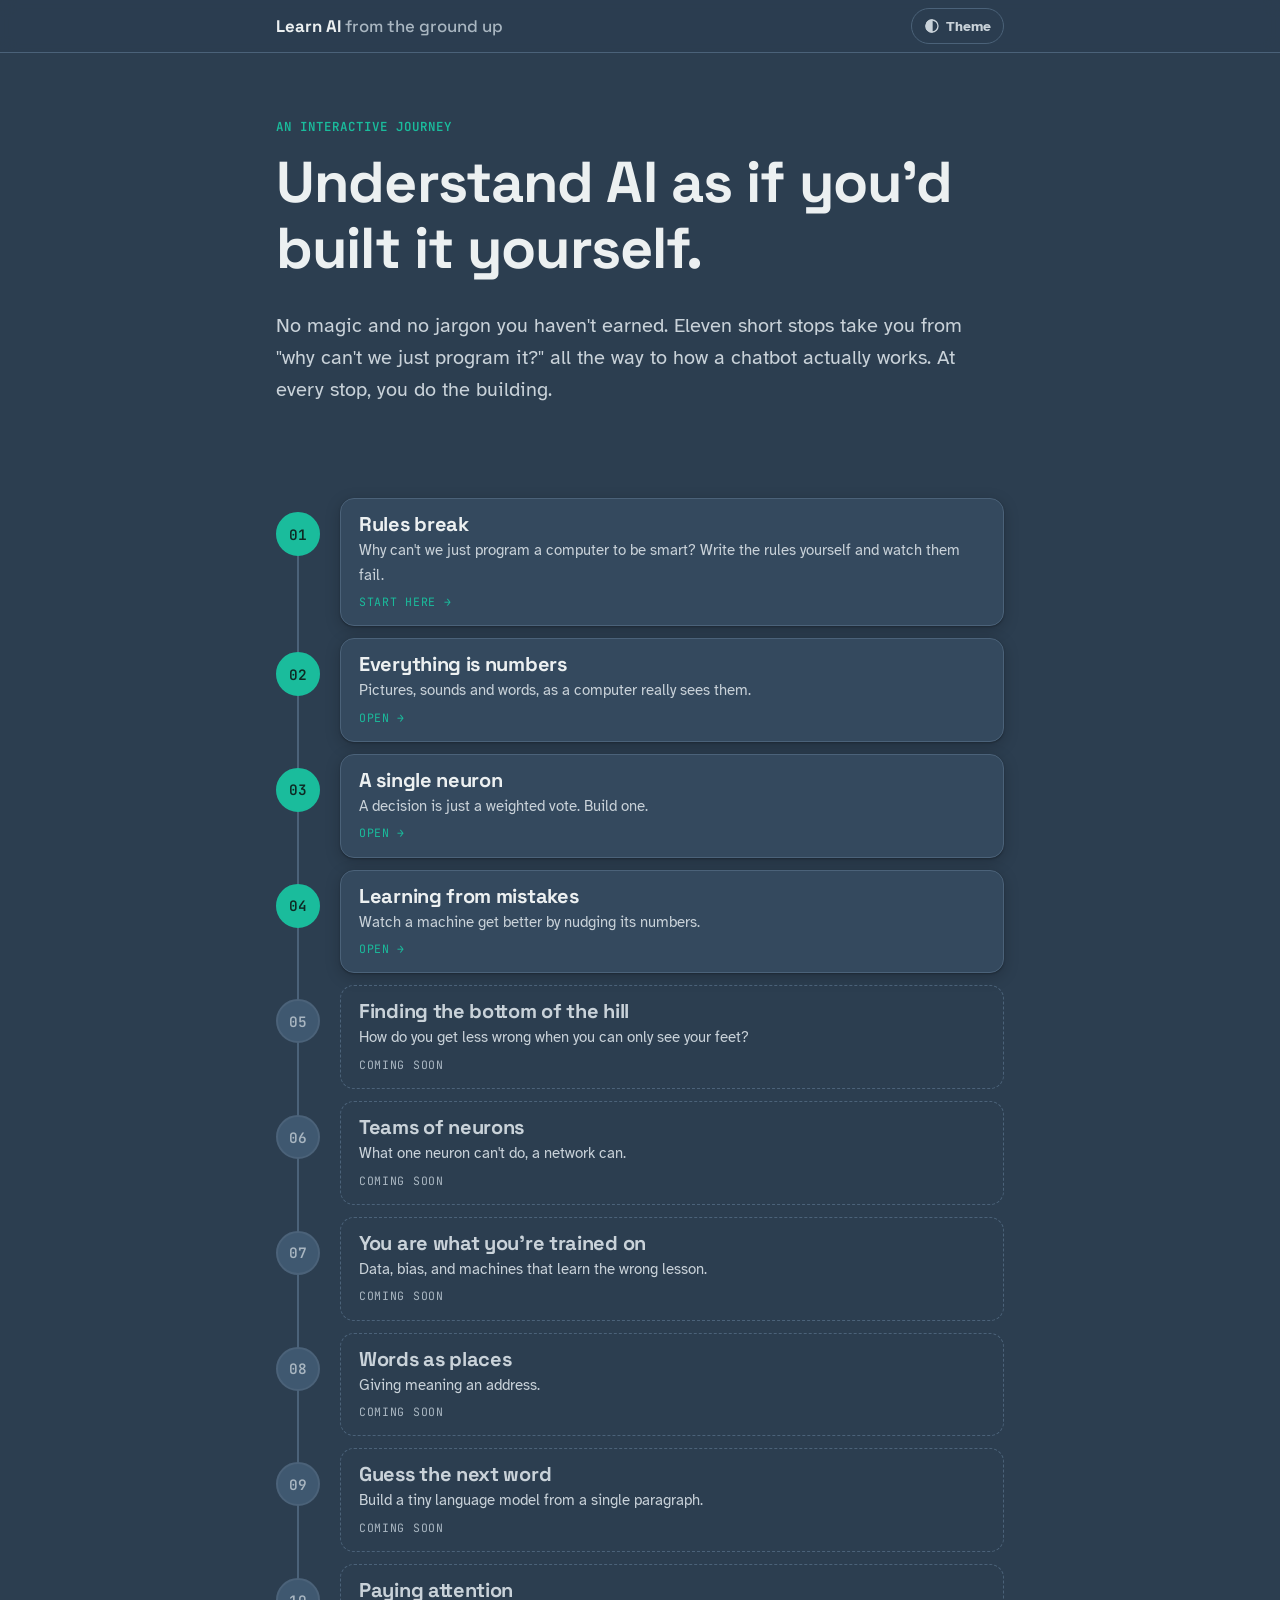
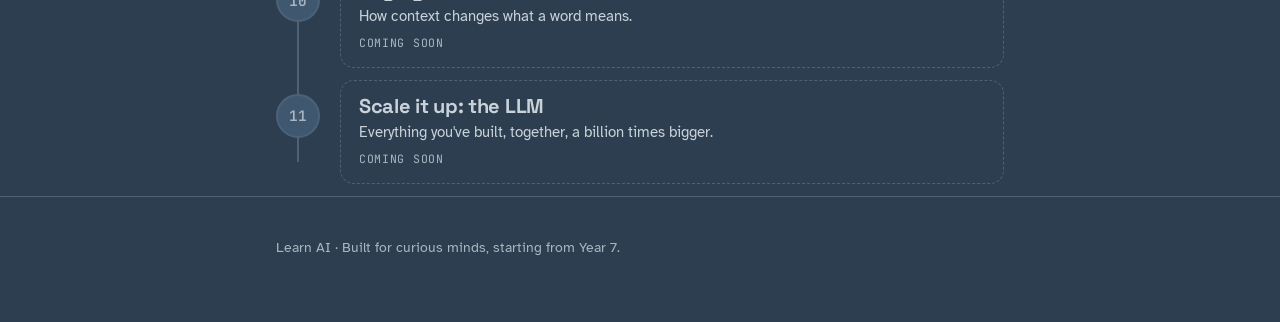
==== commit 30dadabc: "Add Stop 4: Learning from mistakes; share the neuron widget Stop 4: fix a too-cautious and a too-eag" ====
--- a/index.html
+++ b/index.html
@@ -69,7 +69,7 @@
     { id: "01-rules-break", title: "Rules break", blurb: "Why can't we just program a computer to be smart? Write the rules yourself and watch them fail." },
     { id: "02-everything-is-numbers", title: "Everything is numbers", blurb: "Pictures, sounds and words, as a computer really sees them." },
     { id: "03-a-single-neuron", title: "A single neuron", blurb: "A decision is just a weighted vote. Build one." },
-    { title: "Learning from mistakes", blurb: "Watch a machine get better by nudging its numbers." },
+    { id: "04-learning-from-mistakes", title: "Learning from mistakes", blurb: "Watch a machine get better by nudging its numbers." },
     { title: "Finding the bottom of the hill", blurb: "How do you get less wrong when you can only see your feet?" },
     { title: "Teams of neurons", blurb: "What one neuron can't do, a network can." },
     { title: "You are what you're trained on", blurb: "Data, bias, and machines that learn the wrong lesson." },
